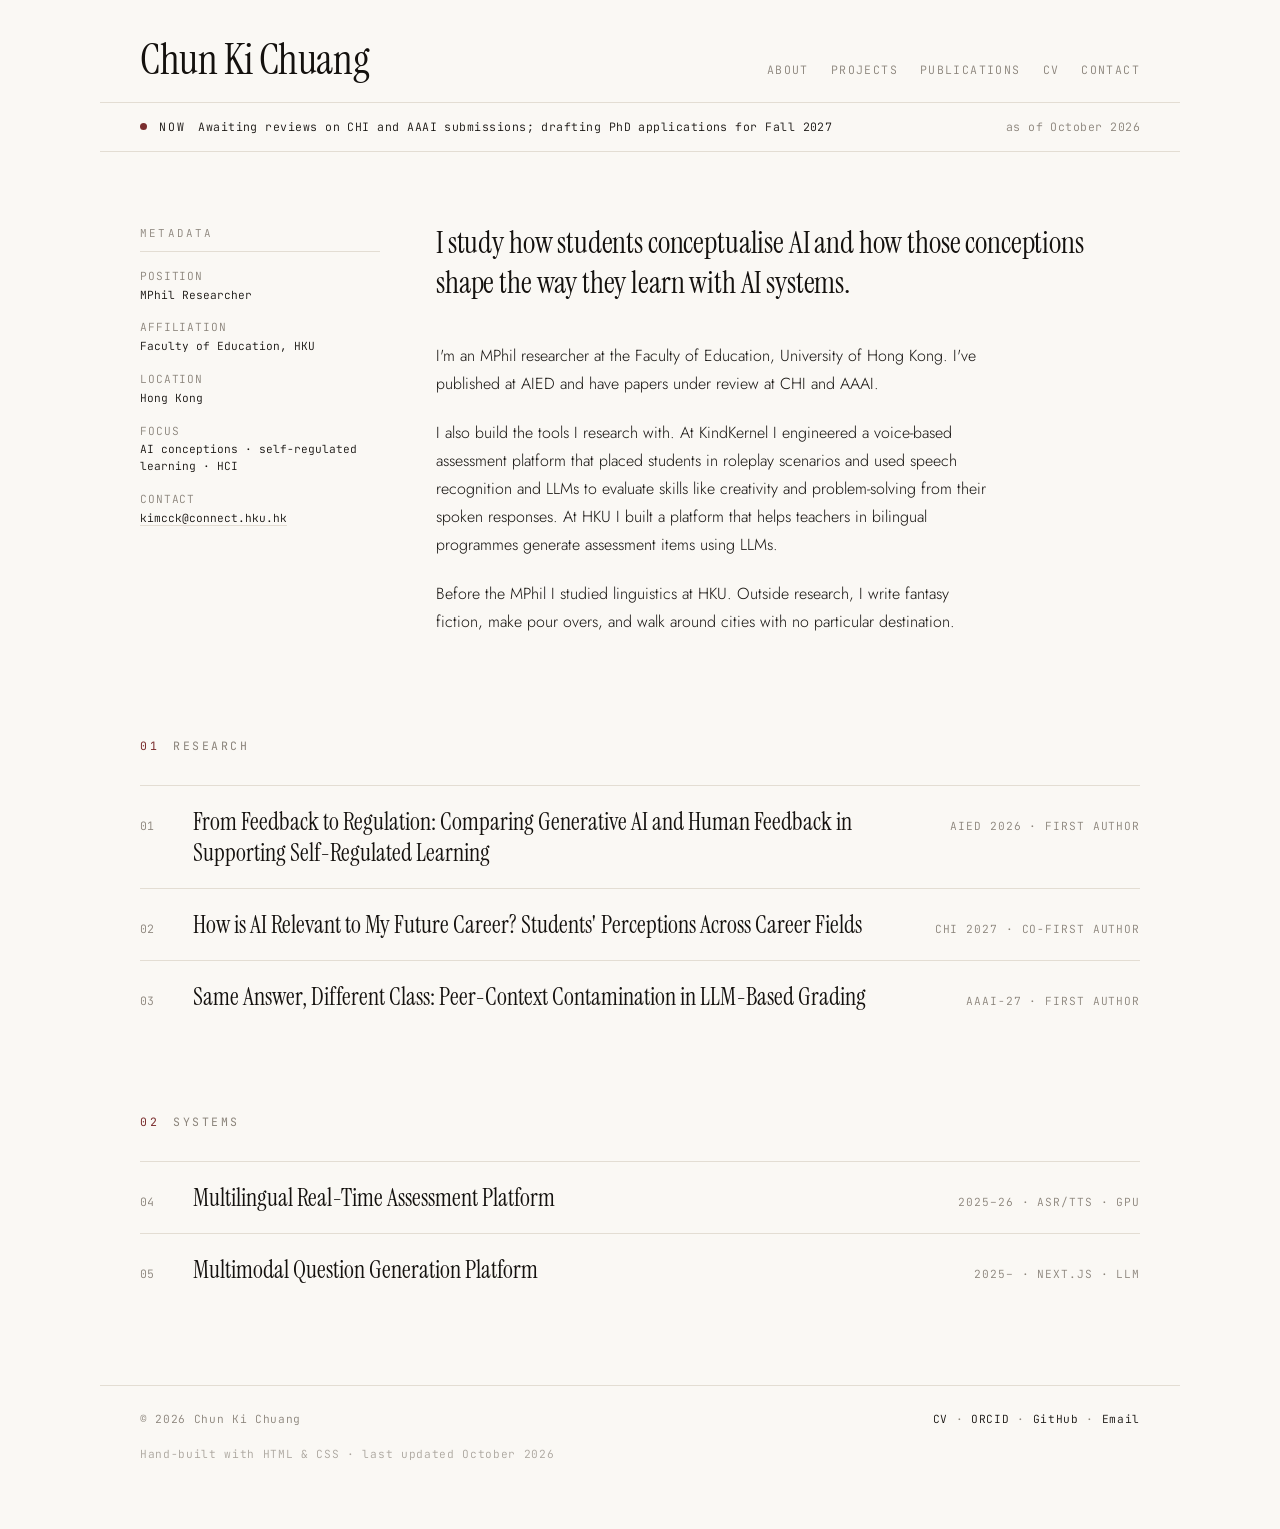
==== index.html @ 1cf87a6b "add stuff" ====
<!DOCTYPE html>
<html lang="en">
<head>
<meta charset="UTF-8" />
<meta name="viewport" content="width=device-width, initial-scale=1" />
<title>Chun Ki Chuang — AI in Education</title>
<meta name="description" content="MPhil researcher at HKU studying how students conceptualise AI and how those conceptions shape the way they learn with AI systems." />
<meta name="author" content="Chun Ki Chuang" />
<link rel="canonical" href="https://chunkichuang.github.io/" />
<link rel="preconnect" href="https://fonts.googleapis.com" />
<link rel="preconnect" href="https://fonts.gstatic.com" crossorigin />
<link href="https://fonts.googleapis.com/css2?family=Instrument+Serif:ital@0;1&family=Jost:wght@300;400;500&family=JetBrains+Mono:wght@400&display=swap" rel="stylesheet" />
<link rel="stylesheet" href="/style.css" />
<script type="application/ld+json">
{
  "@context": "https://schema.org",
  "@type": "Person",
  "name": "Chun Ki Chuang",
  "alternateName": ["Kim Chuang", "Chuang Chun Ki", "C.K. Chuang"],
  "url": "https://chunkichuang.github.io/",
  "affiliation": {"@type": "Organization", "name": "The University of Hong Kong"},
  "email": "kimcck@connect.hku.hk",
  "sameAs": [
    "https://orcid.org/0009-0008-6621-2926",
    "https://github.com/chunkichuang"
  ]
}
</script>
</head>
<body>

<header class="masthead">
  <a class="masthead__name" href="/">Chun Ki Chuang</a>
  <nav class="masthead__nav">
    <a href="#about">About</a>
    <a href="/projects/">Projects</a>
    <a href="/publications/">Publications</a>
    <a href="/cv.pdf">CV</a>
    <a href="mailto:kimcck@connect.hku.hk">Contact</a>
  </nav>
</header>

<div class="now">
  <span class="now__dot" aria-hidden="true"></span>
  <span class="now__label">Now</span>
  <span class="now__text">Awaiting reviews on CHI and AAAI submissions; drafting PhD applications for Fall 2027</span>
  <time class="now__date" datetime="2026-10">as of October 2026</time>
</div>

<main>

  <section id="about" class="intro">
    <aside class="rail">
      <p class="rail__lead">Metadata</p>
      <dl class="meta">
        <dt>Position</dt><dd>MPhil Researcher</dd>
        <dt>Affiliation</dt><dd>Faculty of Education, HKU</dd>
        <dt>Location</dt><dd>Hong Kong</dd>
        <dt>Focus</dt><dd>AI conceptions &middot; self-regulated learning &middot; HCI</dd>
        <dt>Contact</dt><dd><a href="mailto:kimcck@connect.hku.hk">kimcck@connect.hku.hk</a></dd>
      </dl>
    </aside>

    <div class="intro__bio">
      <p class="intro__lead">I study how students conceptualise AI and how those conceptions shape the way they learn with AI systems.</p>

      <p>I'm an MPhil researcher at the Faculty of Education, University of Hong Kong. I've published at AIED and have papers under review at CHI and AAAI.</p>

      <p>I also build the tools I research with. At KindKernel I engineered a voice-based assessment platform that placed students in roleplay scenarios and used speech recognition and LLMs to evaluate skills like creativity and problem-solving from their spoken responses. At HKU I built a platform that helps teachers in bilingual programmes generate assessment items using LLMs.</p>

      <p>Before the MPhil I studied linguistics at HKU. Outside research, I write fantasy fiction, make pour overs, and walk around cities with no particular destination.

</p>
    </div>
  </section>

  <section id="work">
    <h2 class="section-label"><span class="section-num">01</span> Research</h2>
    <ol class="index">
      <li class="index__item">
        <span class="index__num">01</span>
        <a class="index__title" href="/publications/">From Feedback to Regulation: Comparing Generative AI and Human Feedback in Supporting Self-Regulated Learning</a>
        <span class="index__meta">AIED 2026 &middot; first author</span>
      </li>
      <li class="index__item">
        <span class="index__num">02</span>
        <a class="index__title" href="/publications/">How is AI Relevant to My Future Career? Students' Perceptions Across Career Fields</a>
        <span class="index__meta">CHI 2027 &middot; co-first author</span>
      </li>
      <li class="index__item">
        <span class="index__num">03</span>
        <a class="index__title" href="/publications/">Same Answer, Different Class: Peer-Context Contamination in LLM-Based Grading</a>
        <span class="index__meta">AAAI-27 &middot; first author</span>
      </li>
    </ol>
  </section>

  <section id="systems">
    <h2 class="section-label"><span class="section-num">02</span> Systems</h2>
    <ol class="index">
      <li class="index__item">
        <span class="index__num">04</span>
        <a class="index__title" href="/projects/kindkernel/">Multilingual Real-Time Assessment Platform</a>
        <span class="index__meta">2025–26 &middot; ASR/TTS &middot; GPU</span>
      </li>
      <li class="index__item">
        <span class="index__num">05</span>
        <a class="index__title" href="/projects/multimodal-qg/">Multimodal Question Generation Platform</a>
        <span class="index__meta">2025– &middot; Next.js &middot; LLM</span>
      </li>
    </ol>
  </section>

</main>

<footer id="contact" class="colophon">
  <span>&copy; 2026 Chun Ki Chuang</span>
  <span class="colophon__links">
    <a href="/cv.pdf">CV</a> &middot;
    <a href="https://orcid.org/0009-0008-6621-2926">ORCID</a> &middot;
    <a href="https://github.com/chunkichuang">GitHub</a> &middot;
    <a href="mailto:kimcck@connect.hku.hk">Email</a>
  </span>
  <span class="colophon__note">Hand-built with HTML &amp; CSS &middot; last updated October 2026</span>
</footer>

</body>
</html>
---- style.css ----
/* ============================================
   Chun Ki Chuang — stylesheet
   ============================================ */

:root{
  --paper:#faf8f4;
  --ink:#14110e;
  --muted:#8a837a;
  --rule:#e3ddd3;
  --accent:#7a2e2e;
  --col:1080px;
  --gap:56px;
}

*{box-sizing:border-box}

body{
  margin:0;
  background:var(--paper);
  color:var(--ink);
  font-family:"Jost",system-ui,sans-serif;
  font-weight:300;
  line-height:1.75;
  -webkit-font-smoothing:antialiased;
}

a{color:var(--ink);text-decoration:none}
strong{font-weight:500}

/* ---------- masthead ---------- */
.masthead{
  max-width:var(--col);
  margin:0 auto;
  padding:40px 40px 20px;
  display:flex;
  align-items:baseline;
  justify-content:space-between;
  gap:24px;
  flex-wrap:wrap;
  border-bottom:1px solid var(--rule);
}
.masthead__name{
  font-family:"Instrument Serif",serif;
  font-size:2.6rem;
  line-height:1;
  letter-spacing:-.01em;
}
.masthead__nav{
  display:flex;
  gap:22px;
  font-family:"JetBrains Mono",monospace;
  font-size:.72rem;
  text-transform:uppercase;
  letter-spacing:.12em;
}
.masthead__nav a{color:var(--muted);transition:color .18s}
.masthead__nav a:hover{color:var(--accent)}

/* ---------- now band ---------- */
.now{
  max-width:var(--col);
  margin:0 auto;
  padding:14px 40px;
  display:flex;
  align-items:baseline;
  gap:12px;
  flex-wrap:wrap;
  font-family:"JetBrains Mono",monospace;
  font-size:.72rem;
  letter-spacing:.04em;
  color:var(--muted);
  border-bottom:1px solid var(--rule);
}
.now__dot{
  width:7px;height:7px;
  border-radius:50%;
  background:var(--accent);
  align-self:center;
  flex:none;
}
.now__label{
  text-transform:uppercase;
  letter-spacing:.18em;
  color:var(--ink);
}
.now__text{color:var(--ink)}
.now__date{margin-left:auto}

/* ---------- homepage intro ---------- */
.intro{
  max-width:var(--col);
  margin:0 auto;
  padding:72px 40px 40px;
  display:grid;
  grid-template-columns:240px 1fr;
  gap:var(--gap);
}
.rail__lead{
  margin:0 0 6px;
  font-family:"JetBrains Mono",monospace;
  font-size:.68rem;
  text-transform:uppercase;
  letter-spacing:.2em;
  color:var(--muted);
  border-bottom:1px solid var(--rule);
  padding-bottom:8px;
}
.meta{
  margin:0;
  font-family:"JetBrains Mono",monospace;
  font-size:.7rem;
  text-transform:uppercase;
  letter-spacing:.08em;
  line-height:1.5;
  color:var(--muted);
}
.meta dt{margin-top:16px}
.meta dd{
  margin:2px 0 0;
  color:var(--ink);
  text-transform:none;
  letter-spacing:0;
}
.meta dd a{border-bottom:1px solid var(--rule)}
.meta dd a:hover{border-color:var(--accent);color:var(--accent)}

.intro__lead{
  font-family:"Instrument Serif",serif;
  font-size:1.85rem;
  line-height:1.35;
  letter-spacing:-.005em;
  margin:0 0 1.2em;
  max-width:34ch;
}
.intro__bio p{margin:0 0 1.3em;max-width:62ch}
.intro__bio a{border-bottom:1px solid var(--rule)}
.intro__bio a:hover{border-color:var(--accent);color:var(--accent)}

/* ---------- generic section ---------- */
section{max-width:var(--col);margin:0 auto;padding:40px}
.section-label{
  font-family:"JetBrains Mono",monospace;
  font-weight:400;
  font-size:.72rem;
  text-transform:uppercase;
  letter-spacing:.22em;
  color:var(--muted);
  margin:0 0 28px;
  display:flex;
  gap:14px;
  align-items:baseline;
}
.section-num{color:var(--accent)}

/* ---------- work index ---------- */
.index{list-style:none;margin:0;padding:0}
.index__item{
  display:flex;
  align-items:baseline;
  gap:24px;
  padding:20px 0;
  border-top:1px solid var(--rule);
}
.index__num{
  font-family:"JetBrains Mono",monospace;
  font-size:.72rem;
  color:var(--muted);
  min-width:2.5em;
}
.index__title{
  font-family:"Instrument Serif",serif;
  font-size:1.5rem;
  line-height:1.3;
  transition:color .18s;
}
.index__item:hover .index__title{color:var(--accent)}
.index__meta{
  margin-left:auto;
  font-family:"JetBrains Mono",monospace;
  font-size:.7rem;
  text-transform:uppercase;
  letter-spacing:.08em;
  color:var(--muted);
  white-space:nowrap;
}

/* ---------- publications list ---------- */
.pubs__list{list-style:none;margin:0;padding:0}
.pubs__list li{
  padding:22px 0;
  border-top:1px solid var(--rule);
  max-width:74ch;
}
.pubs__title{
  font-family:"Instrument Serif",serif;
  font-size:1.25rem;
  line-height:1.35;
  margin:0 0 8px;
}
.pubs__authors{margin:0 0 4px;font-size:.95rem}
.pubs__venue{
  margin:0;
  font-size:.9rem;
  font-style:italic;
  color:var(--muted);
}
.pubs__role{
  margin:6px 0 0;
  font-family:"JetBrains Mono",monospace;
  font-size:.65rem;
  text-transform:uppercase;
  letter-spacing:.1em;
  color:var(--accent);
}

/* ---------- subpage header ---------- */
.page-head{
  max-width:var(--col);
  margin:0 auto;
  padding:64px 40px 28px;
  border-bottom:1px solid var(--rule);
}
.page-head__title{
  font-family:"Instrument Serif",serif;
  font-size:2.6rem;
  line-height:1.1;
  letter-spacing:-.01em;
  margin:0;
}
.page-head__sub{
  margin:14px 0 0;
  max-width:62ch;
  color:var(--muted);
}

/* ---------- case study ---------- */
.case{
  max-width:var(--col);
  margin:0 auto;
  padding:56px 40px 24px;
}
.case__eyebrow{
  font-family:"JetBrains Mono",monospace;
  font-size:.7rem;
  text-transform:uppercase;
  letter-spacing:.2em;
  color:var(--accent);
  margin:0 0 14px;
}
.case__title{
  font-family:"Instrument Serif",serif;
  font-size:2.6rem;
  line-height:1.1;
  letter-spacing:-.01em;
  margin:0 0 18px;
  max-width:22ch;
}
.case__byline{
  display:flex;
  flex-wrap:wrap;
  gap:8px 22px;
  font-family:"JetBrains Mono",monospace;
  font-size:.7rem;
  text-transform:uppercase;
  letter-spacing:.08em;
  color:var(--muted);
  padding-bottom:22px;
  border-bottom:1px solid var(--rule);
}
.case__byline span{white-space:nowrap}
.case__byline a{border-bottom:1px solid var(--rule)}
.case__byline a:hover{color:var(--accent);border-color:var(--accent)}

.case__block{margin-top:52px}
.case__h{
  font-family:"JetBrains Mono",monospace;
  font-weight:400;
  font-size:.72rem;
  text-transform:uppercase;
  letter-spacing:.22em;
  color:var(--muted);
  margin:0 0 18px;
}
.case p{max-width:68ch;margin:0 0 1.2em}
.case ul{max-width:68ch;padding-left:1.1em;margin:0 0 1.2em}
.case li{margin-bottom:.55em}
.case li::marker{color:var(--accent)}

/* pipeline diagram */
.pipeline{
  display:flex;
  align-items:stretch;
  flex-wrap:wrap;
  margin:0 0 8px;
  border:1px solid var(--rule);
  border-radius:2px;
  overflow:hidden;
}
.pipeline__step{
  flex:1 1 0;
  min-width:130px;
  padding:18px 16px;
  border-right:1px solid var(--rule);
  display:flex;
  flex-direction:column;
  gap:6px;
}
.pipeline__step:last-child{border-right:none}
.pipeline__step b{
  font-family:"Instrument Serif",serif;
  font-weight:400;
  font-size:1.05rem;
}
.pipeline__step small{
  font-family:"JetBrains Mono",monospace;
  font-size:.62rem;
  text-transform:uppercase;
  letter-spacing:.08em;
  color:var(--muted);
}
.pipeline__cap{
  font-family:"JetBrains Mono",monospace;
  font-size:.65rem;
  letter-spacing:.06em;
  color:var(--muted);
  margin:10px 0 0;
}

/* stack chips */
.stack{
  display:flex;
  flex-wrap:wrap;
  gap:8px;
  margin:0 0 8px;
  padding:0;
  list-style:none;
}
.stack li{
  font-family:"JetBrains Mono",monospace;
  font-size:.64rem;
  text-transform:uppercase;
  letter-spacing:.08em;
  color:var(--muted);
  border:1px solid var(--rule);
  border-radius:999px;
  padding:5px 12px;
  margin:0;
}

/* callout */
.note{
  border-left:2px solid var(--accent);
  padding:4px 0 4px 18px;
  margin:18px 0 0;
  max-width:66ch;
  font-size:.94rem;
  color:var(--muted);
}
.note strong{color:var(--ink);font-weight:500}

/* image slot */
.figure{
  border:1px dashed var(--rule);
  border-radius:2px;
  padding:48px 20px;
  text-align:center;
  font-family:"JetBrains Mono",monospace;
  font-size:.68rem;
  letter-spacing:.1em;
  text-transform:uppercase;
  color:var(--muted);
}
.figure img{width:100%;display:block}

/* prev / next */
.pagenav{
  max-width:var(--col);
  margin:40px auto 0;
  padding:26px 40px 0;
  display:flex;
  justify-content:space-between;
  gap:20px;
  border-top:1px solid var(--rule);
  font-family:"JetBrains Mono",monospace;
  font-size:.7rem;
  text-transform:uppercase;
  letter-spacing:.08em;
}
.pagenav a{color:var(--muted);transition:color .18s}
.pagenav a:hover{color:var(--accent)}
.pagenav b{
  display:block;
  color:var(--ink);
  font-family:"Instrument Serif",serif;
  font-weight:400;
  font-size:1.15rem;
  text-transform:none;
  letter-spacing:0;
  margin-top:6px;
}
.pagenav .next{text-align:right}

/* ---------- colophon ---------- */
.colophon{
  max-width:var(--col);
  margin:40px auto 0;
  padding:24px 40px 64px;
  display:flex;
  justify-content:space-between;
  gap:16px;
  flex-wrap:wrap;
  font-family:"JetBrains Mono",monospace;
  font-size:.7rem;
  letter-spacing:.06em;
  color:var(--muted);
  border-top:1px solid var(--rule);
}
.colophon a:hover{color:var(--accent)}
.colophon__note{flex-basis:100%;opacity:.7}

/* ---------- mobile ---------- */
@media(max-width:720px){
  .masthead{padding:28px 22px 16px}
  .masthead__name{font-size:2rem}
  .masthead__nav{gap:16px;font-size:.66rem}
  .now{padding:12px 22px}
  .now__date{margin-left:0;flex-basis:100%}
  .intro{grid-template-columns:1fr;padding:48px 22px 24px;gap:36px}
  .intro__lead{font-size:1.5rem}
  section{padding:32px 22px}
  .page-head{padding:44px 22px 22px}
  .page-head__title{font-size:2rem}
  .case{padding:40px 22px 16px}
  .case__title{font-size:2rem}
  .pipeline{flex-direction:column}
  .pipeline__step{border-right:none;border-bottom:1px solid var(--rule)}
  .pipeline__step:last-child{border-bottom:none}
  .pagenav{padding:22px 22px 0}
  .colophon{padding:20px 22px 48px}
  .index__item{flex-wrap:wrap;gap:6px 16px}
  .index__meta{margin-left:0;flex-basis:100%;white-space:normal}
}
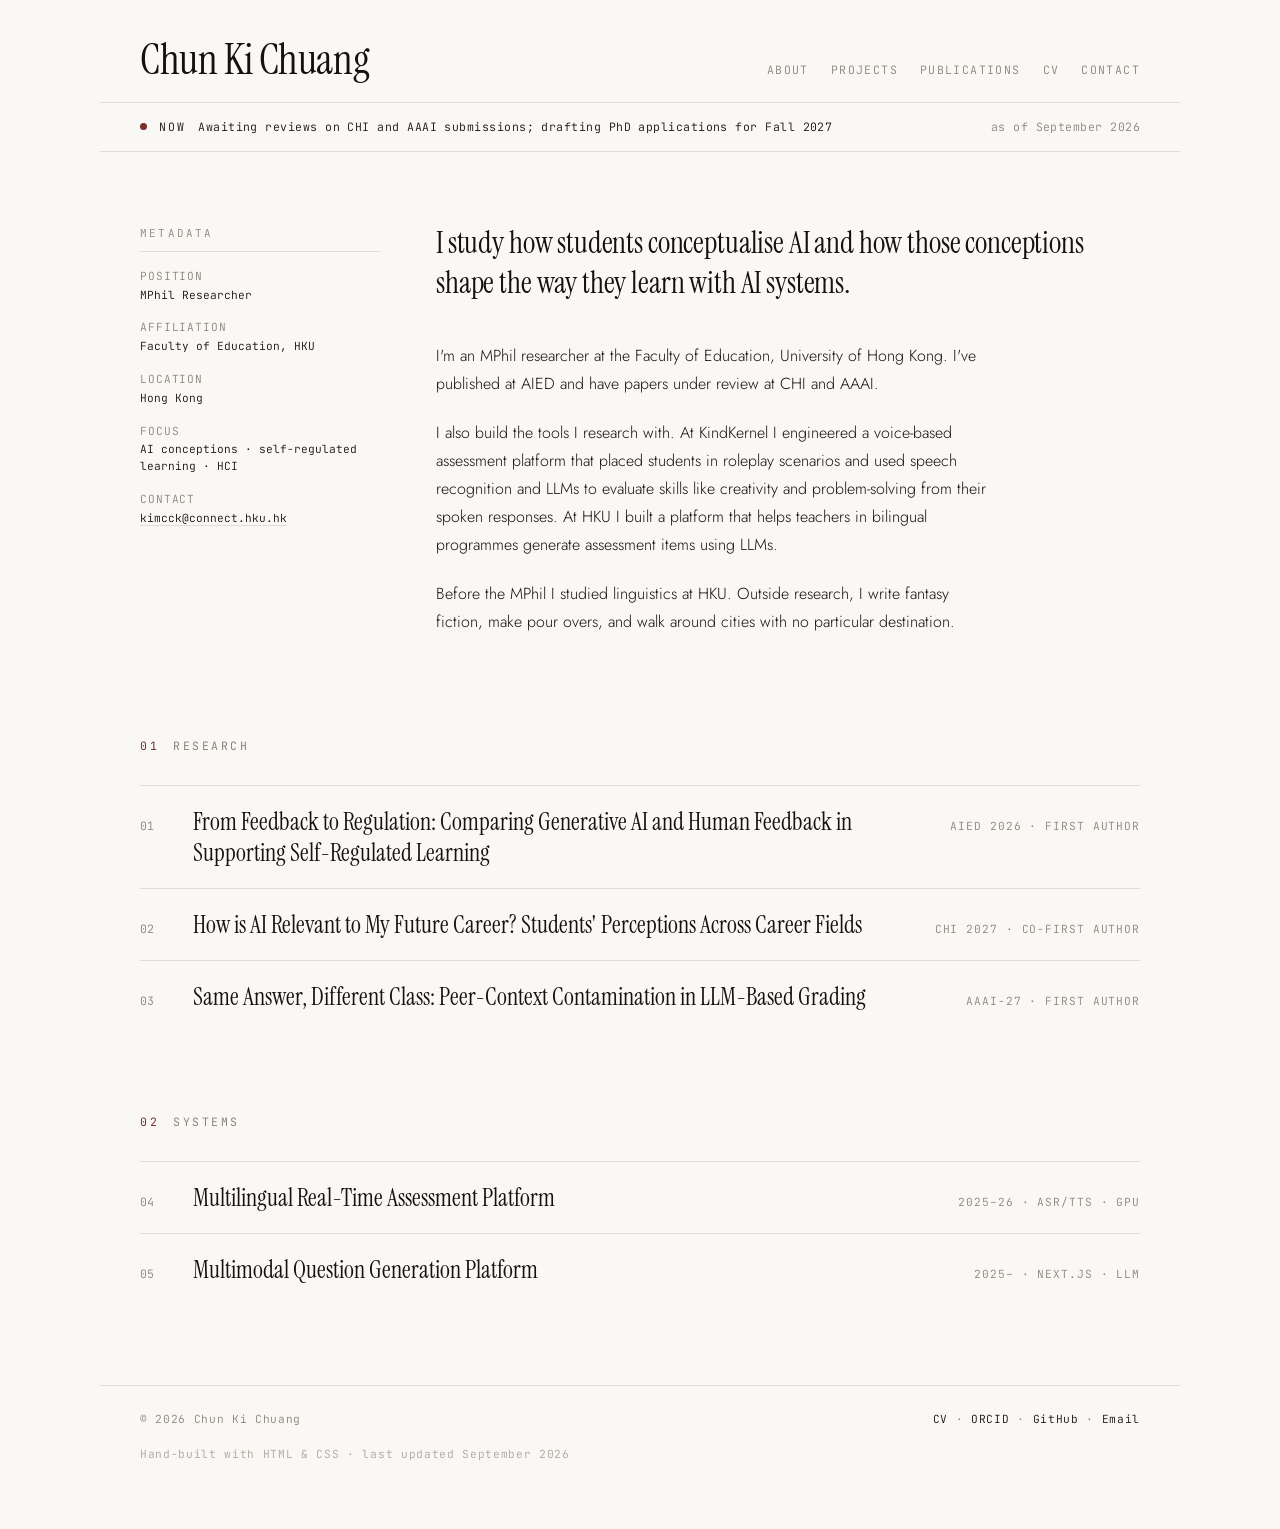
==== commit 7daef9d8: "add stuff" ====
--- a/index.html
+++ b/index.html
@@ -44,7 +44,7 @@
   <span class="now__dot" aria-hidden="true"></span>
   <span class="now__label">Now</span>
   <span class="now__text">Awaiting reviews on CHI and AAAI submissions; drafting PhD applications for Fall 2027</span>
-  <time class="now__date" datetime="2026-10">as of October 2026</time>
+  <time class="now__date" datetime="2026-09">as of September 2026</time>
 </div>
 
 <main>
@@ -121,7 +121,7 @@
     <a href="https://github.com/chunkichuang">GitHub</a> &middot;
     <a href="mailto:kimcck@connect.hku.hk">Email</a>
   </span>
-  <span class="colophon__note">Hand-built with HTML &amp; CSS &middot; last updated October 2026</span>
+  <span class="colophon__note">Hand-built with HTML &amp; CSS &middot; last updated September 2026</span>
 </footer>
 
 </body>
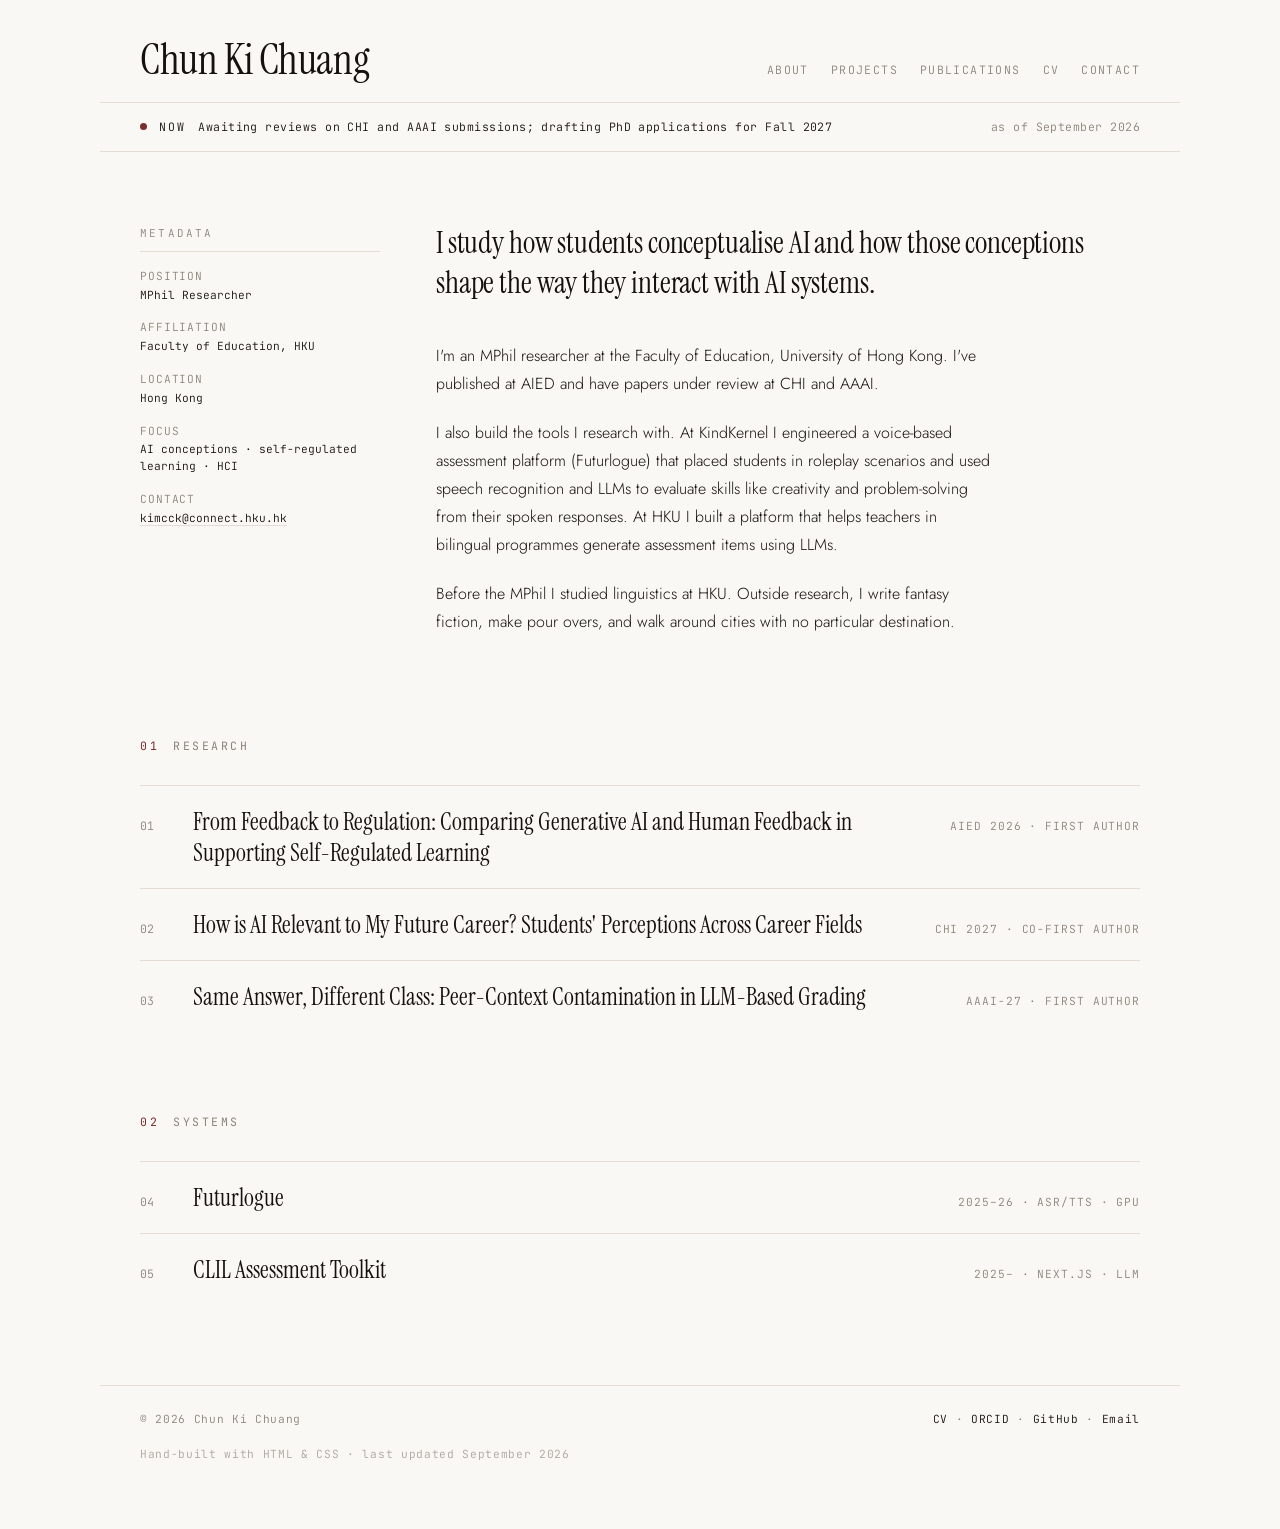
==== commit 59322094: "add stuff" ====
--- a/index.html
+++ b/index.html
@@ -4,7 +4,7 @@
 <meta charset="UTF-8" />
 <meta name="viewport" content="width=device-width, initial-scale=1" />
 <title>Chun Ki Chuang — AI in Education</title>
-<meta name="description" content="MPhil researcher at HKU studying how students conceptualise AI and how those conceptions shape the way they learn with AI systems." />
+<meta name="description" content="MPhil researcher at HKU studying how students conceptualise AI and how those conceptions shape the way they interact with AI systems." />
 <meta name="author" content="Chun Ki Chuang" />
 <link rel="canonical" href="https://chunkichuang.github.io/" />
 <link rel="preconnect" href="https://fonts.googleapis.com" />
@@ -62,11 +62,11 @@
     </aside>
 
     <div class="intro__bio">
-      <p class="intro__lead">I study how students conceptualise AI and how those conceptions shape the way they learn with AI systems.</p>
+      <p class="intro__lead">I study how students conceptualise AI and how those conceptions shape the way they interact with AI systems.</p>
 
       <p>I'm an MPhil researcher at the Faculty of Education, University of Hong Kong. I've published at AIED and have papers under review at CHI and AAAI.</p>
 
-      <p>I also build the tools I research with. At KindKernel I engineered a voice-based assessment platform that placed students in roleplay scenarios and used speech recognition and LLMs to evaluate skills like creativity and problem-solving from their spoken responses. At HKU I built a platform that helps teachers in bilingual programmes generate assessment items using LLMs.</p>
+      <p>I also build the tools I research with. At KindKernel I engineered a voice-based assessment platform (Futurlogue) that placed students in roleplay scenarios and used speech recognition and LLMs to evaluate skills like creativity and problem-solving from their spoken responses. At HKU I built a platform that helps teachers in bilingual programmes generate assessment items using LLMs.</p>
 
       <p>Before the MPhil I studied linguistics at HKU. Outside research, I write fantasy fiction, make pour overs, and walk around cities with no particular destination.
 
@@ -100,12 +100,12 @@
     <ol class="index">
       <li class="index__item">
         <span class="index__num">04</span>
-        <a class="index__title" href="/projects/kindkernel/">Multilingual Real-Time Assessment Platform</a>
+        <a class="index__title" href="/projects/futurlogue/">Futurlogue</a>
         <span class="index__meta">2025–26 &middot; ASR/TTS &middot; GPU</span>
       </li>
       <li class="index__item">
         <span class="index__num">05</span>
-        <a class="index__title" href="/projects/multimodal-qg/">Multimodal Question Generation Platform</a>
+        <a class="index__title" href="/projects/multimodal-qg/">CLIL Assessment Toolkit</a>
         <span class="index__meta">2025– &middot; Next.js &middot; LLM</span>
       </li>
     </ol>
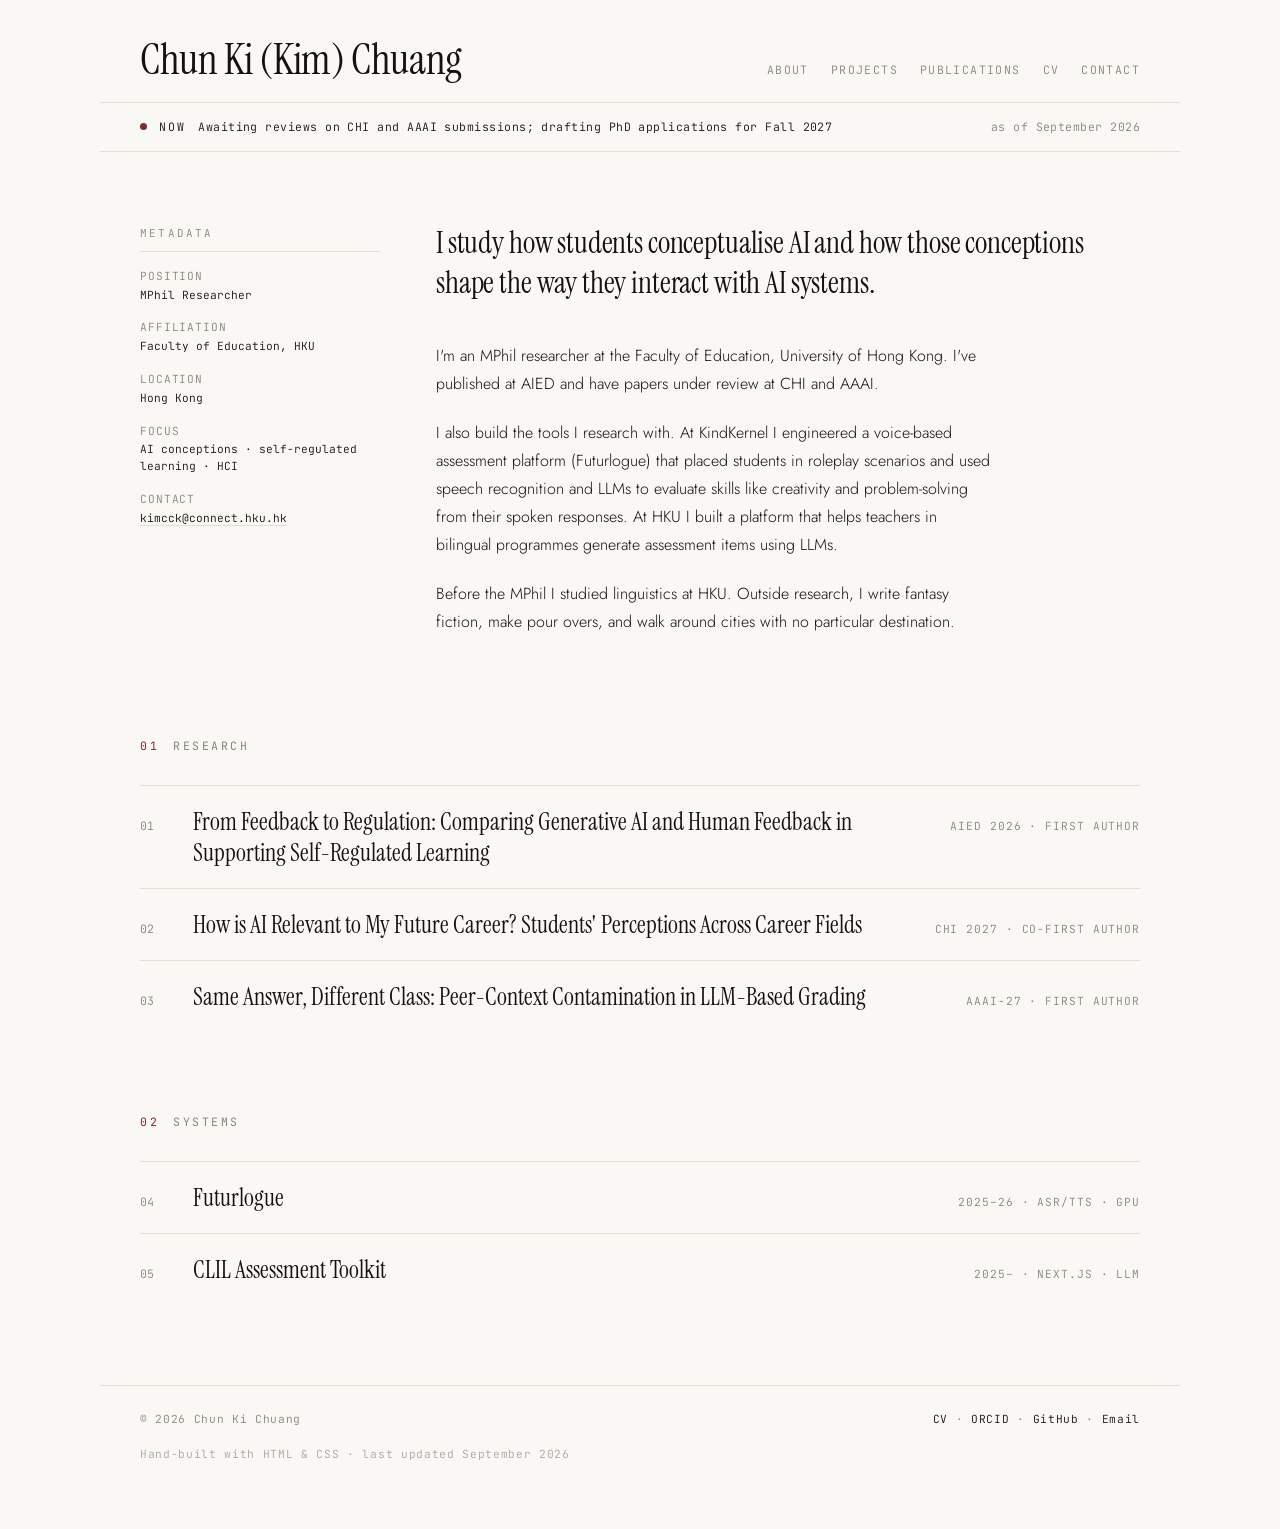
==== commit aea23570: "add stuff" ====
--- a/index.html
+++ b/index.html
@@ -3,7 +3,7 @@
 <head>
 <meta charset="UTF-8" />
 <meta name="viewport" content="width=device-width, initial-scale=1" />
-<title>Chun Ki Chuang — AI in Education</title>
+<title>Chun Ki (Kim) Chuang — AI in Education</title>
 <meta name="description" content="MPhil researcher at HKU studying how students conceptualise AI and how those conceptions shape the way they interact with AI systems." />
 <meta name="author" content="Chun Ki Chuang" />
 <link rel="canonical" href="https://chunkichuang.github.io/" />
@@ -30,7 +30,7 @@
 <body>
 
 <header class="masthead">
-  <a class="masthead__name" href="/">Chun Ki Chuang</a>
+  <a class="masthead__name" href="/">Chun Ki (Kim) Chuang</a>
   <nav class="masthead__nav">
     <a href="#about">About</a>
     <a href="/projects/">Projects</a>
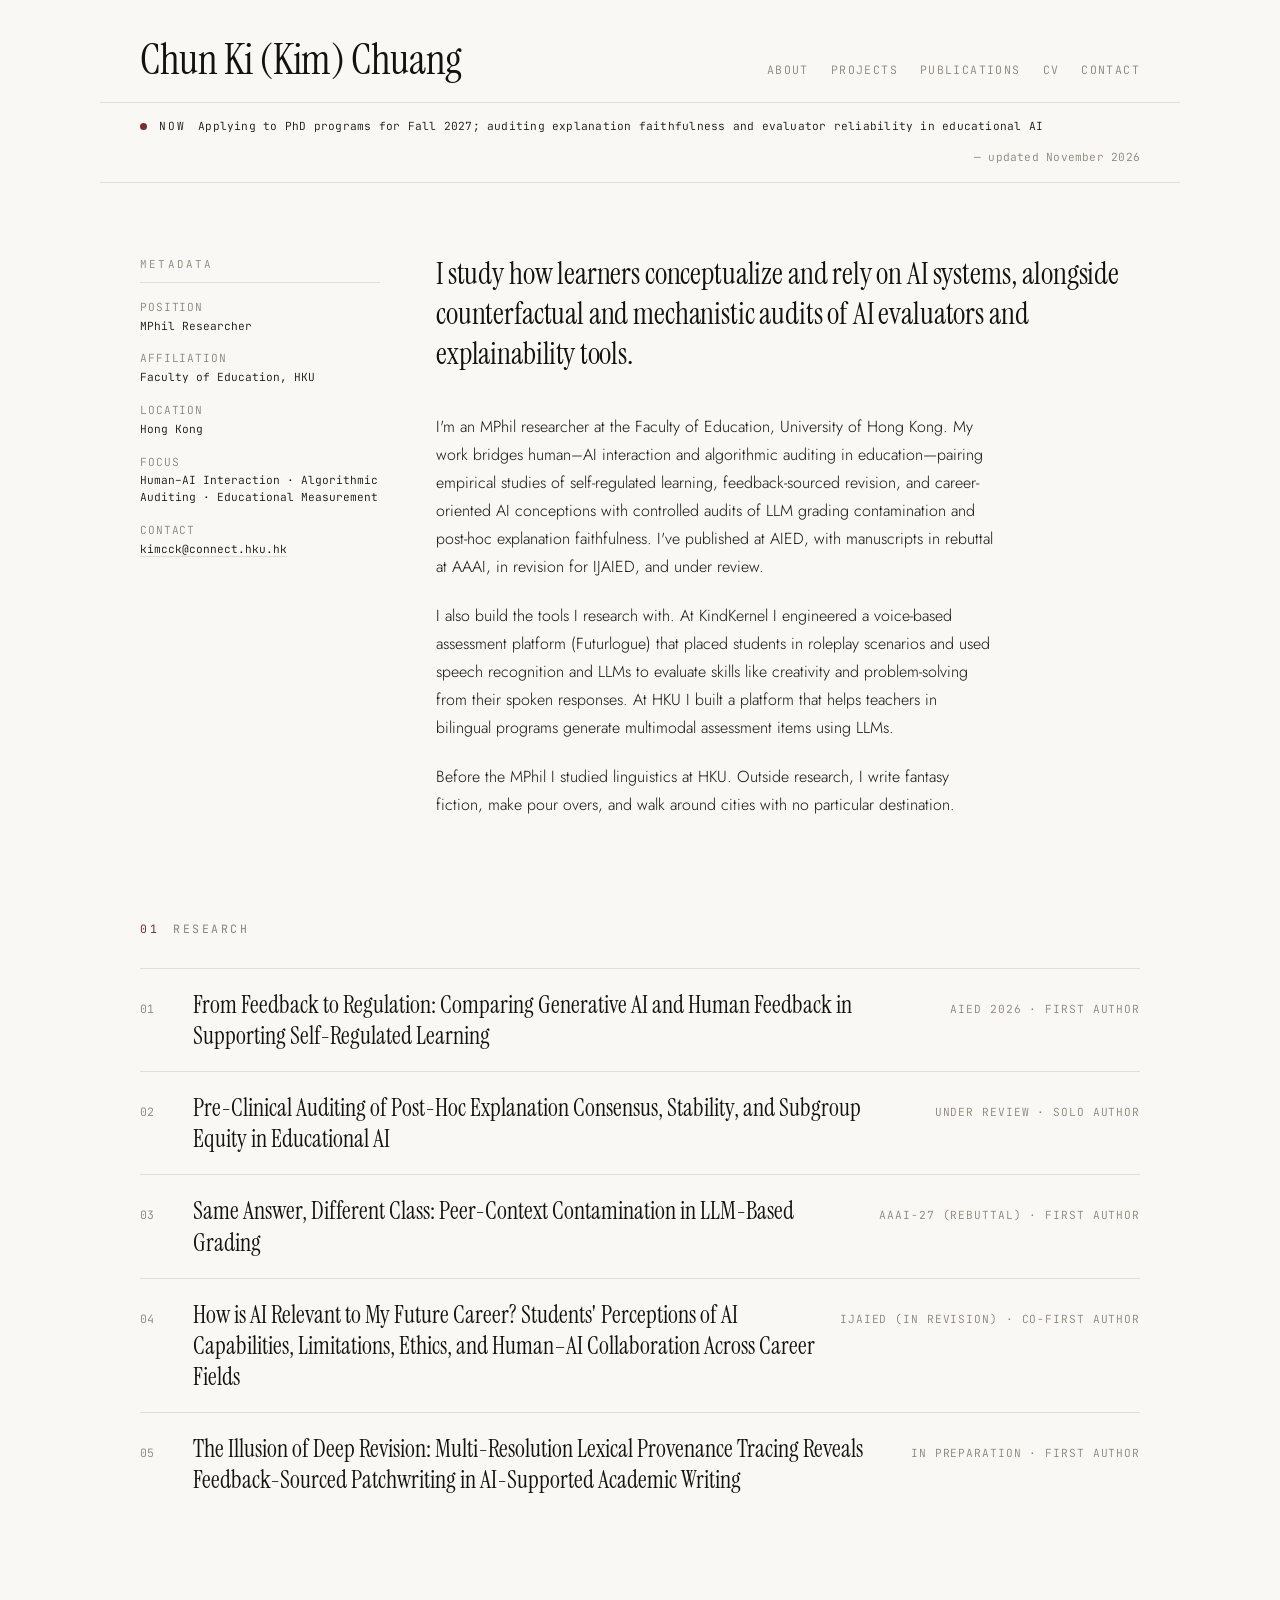
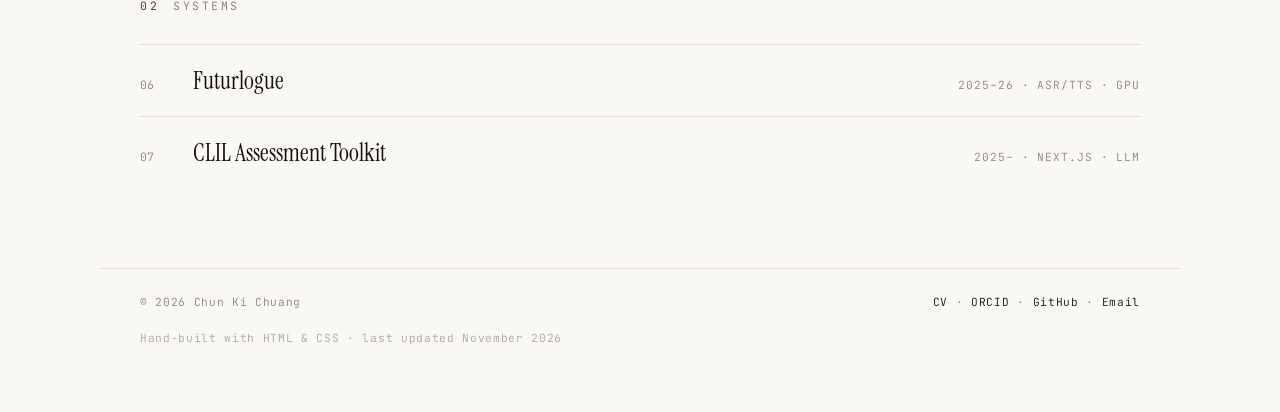
==== commit bbca0112: "Update portfolio bio, research list, public CV, and US English spelling (Nov 2026)" ====
--- a/index.html
+++ b/index.html
@@ -4,7 +4,7 @@
 <meta charset="UTF-8" />
 <meta name="viewport" content="width=device-width, initial-scale=1" />
 <title>Chun Ki (Kim) Chuang — AI in Education</title>
-<meta name="description" content="MPhil researcher at HKU studying how students conceptualise AI and how those conceptions shape the way they interact with AI systems." />
+<meta name="description" content="MPhil researcher at HKU studying how learners conceptualize and rely on AI systems alongside counterfactual and mechanistic audits of AI evaluators and explainability tools." />
 <meta name="author" content="Chun Ki Chuang" />
 <link rel="canonical" href="https://chunkichuang.github.io/" />
 <link rel="preconnect" href="https://fonts.googleapis.com" />
@@ -43,8 +43,8 @@
 <div class="now">
   <span class="now__dot" aria-hidden="true"></span>
   <span class="now__label">Now</span>
-  <span class="now__text">Awaiting reviews on CHI and AAAI submissions; drafting PhD applications for Fall 2027</span>
-  <time class="now__date" datetime="2026-09">as of September 2026</time>
+  <span class="now__text">Applying to PhD programs for Fall 2027; auditing explanation faithfulness and evaluator reliability in educational AI</span>
+  <time class="now__date" datetime="2026-11">&mdash; updated November 2026</time>
 </div>
 
 <main>
@@ -56,21 +56,19 @@
         <dt>Position</dt><dd>MPhil Researcher</dd>
         <dt>Affiliation</dt><dd>Faculty of Education, HKU</dd>
         <dt>Location</dt><dd>Hong Kong</dd>
-        <dt>Focus</dt><dd>AI conceptions &middot; self-regulated learning &middot; HCI</dd>
+        <dt>Focus</dt><dd>Human&ndash;AI Interaction &middot; Algorithmic Auditing &middot; Educational Measurement</dd>
         <dt>Contact</dt><dd><a href="mailto:kimcck@connect.hku.hk">kimcck@connect.hku.hk</a></dd>
       </dl>
     </aside>
 
     <div class="intro__bio">
-      <p class="intro__lead">I study how students conceptualise AI and how those conceptions shape the way they interact with AI systems.</p>
+      <p class="intro__lead">I study how learners conceptualize and rely on AI systems, alongside counterfactual and mechanistic audits of AI evaluators and explainability tools.</p>
 
-      <p>I'm an MPhil researcher at the Faculty of Education, University of Hong Kong. I've published at AIED and have papers under review at CHI and AAAI.</p>
+      <p>I'm an MPhil researcher at the Faculty of Education, University of Hong Kong. My work bridges human&ndash;AI interaction and algorithmic auditing in education&mdash;pairing empirical studies of self-regulated learning, feedback-sourced revision, and career-oriented AI conceptions with controlled audits of LLM grading contamination and post-hoc explanation faithfulness. I've published at AIED, with manuscripts in rebuttal at AAAI, in revision for IJAIED, and under review.</p>
 
-      <p>I also build the tools I research with. At KindKernel I engineered a voice-based assessment platform (Futurlogue) that placed students in roleplay scenarios and used speech recognition and LLMs to evaluate skills like creativity and problem-solving from their spoken responses. At HKU I built a platform that helps teachers in bilingual programmes generate assessment items using LLMs.</p>
+      <p>I also build the tools I research with. At KindKernel I engineered a voice-based assessment platform (Futurlogue) that placed students in roleplay scenarios and used speech recognition and LLMs to evaluate skills like creativity and problem-solving from their spoken responses. At HKU I built a platform that helps teachers in bilingual programs generate multimodal assessment items using LLMs.</p>
 
-      <p>Before the MPhil I studied linguistics at HKU. Outside research, I write fantasy fiction, make pour overs, and walk around cities with no particular destination.
-
-</p>
+      <p>Before the MPhil I studied linguistics at HKU. Outside research, I write fantasy fiction, make pour overs, and walk around cities with no particular destination.</p>
     </div>
   </section>
 
@@ -79,18 +77,28 @@
     <ol class="index">
       <li class="index__item">
         <span class="index__num">01</span>
-        <a class="index__title" href="/publications/">From Feedback to Regulation: Comparing Generative AI and Human Feedback in Supporting Self-Regulated Learning</a>
+        <a class="index__title" href="/publications/#aied-2026">From Feedback to Regulation: Comparing Generative AI and Human Feedback in Supporting Self-Regulated Learning</a>
         <span class="index__meta">AIED 2026 &middot; first author</span>
       </li>
       <li class="index__item">
         <span class="index__num">02</span>
-        <a class="index__title" href="/publications/">How is AI Relevant to My Future Career? Students' Perceptions Across Career Fields</a>
-        <span class="index__meta">CHI 2027 &middot; co-first author</span>
+        <a class="index__title" href="/publications/#xai-audit">Pre-Clinical Auditing of Post-Hoc Explanation Consensus, Stability, and Subgroup Equity in Educational AI</a>
+        <span class="index__meta">Under review &middot; solo author</span>
       </li>
       <li class="index__item">
         <span class="index__num">03</span>
-        <a class="index__title" href="/publications/">Same Answer, Different Class: Peer-Context Contamination in LLM-Based Grading</a>
-        <span class="index__meta">AAAI-27 &middot; first author</span>
+        <a class="index__title" href="/publications/#aaai">Same Answer, Different Class: Peer-Context Contamination in LLM-Based Grading</a>
+        <span class="index__meta">AAAI-27 (rebuttal) &middot; first author</span>
+      </li>
+      <li class="index__item">
+        <span class="index__num">04</span>
+        <a class="index__title" href="/publications/#storyq">How is AI Relevant to My Future Career? Students' Perceptions of AI Capabilities, Limitations, Ethics, and Human&ndash;AI Collaboration Across Career Fields</a>
+        <span class="index__meta">IJAIED (in revision) &middot; co-first author</span>
+      </li>
+      <li class="index__item">
+        <span class="index__num">05</span>
+        <a class="index__title" href="/publications/#lexical-provenance">The Illusion of Deep Revision: Multi-Resolution Lexical Provenance Tracing Reveals Feedback-Sourced Patchwriting in AI-Supported Academic Writing</a>
+        <span class="index__meta">In preparation &middot; first author</span>
       </li>
     </ol>
   </section>
@@ -99,12 +107,12 @@
     <h2 class="section-label"><span class="section-num">02</span> Systems</h2>
     <ol class="index">
       <li class="index__item">
-        <span class="index__num">04</span>
+        <span class="index__num">06</span>
         <a class="index__title" href="/projects/futurlogue/">Futurlogue</a>
         <span class="index__meta">2025–26 &middot; ASR/TTS &middot; GPU</span>
       </li>
       <li class="index__item">
-        <span class="index__num">05</span>
+        <span class="index__num">07</span>
         <a class="index__title" href="/projects/multimodal-qg/">CLIL Assessment Toolkit</a>
         <span class="index__meta">2025– &middot; Next.js &middot; LLM</span>
       </li>
@@ -121,7 +129,7 @@
     <a href="https://github.com/chunkichuang">GitHub</a> &middot;
     <a href="mailto:kimcck@connect.hku.hk">Email</a>
   </span>
-  <span class="colophon__note">Hand-built with HTML &amp; CSS &middot; last updated September 2026</span>
+  <span class="colophon__note">Hand-built with HTML &amp; CSS &middot; last updated November 2026</span>
 </footer>
 
 </body>
--- a/style.css
+++ b/style.css
@@ -66,8 +66,8 @@
   gap:12px;
   flex-wrap:wrap;
   font-family:"JetBrains Mono",monospace;
-  font-size:.72rem;
-  letter-spacing:.04em;
+  font-size:.7rem;
+  letter-spacing:.02em;
   color:var(--muted);
   border-bottom:1px solid var(--rule);
 }
@@ -439,4 +439,57 @@
   .colophon{padding:20px 22px 48px}
   .index__item{flex-wrap:wrap;gap:6px 16px}
   .index__meta{margin-left:0;flex-basis:100%;white-space:normal}
+}
+
+/* ---------- screenshot gallery (horizontal scroll-snap) ---------- */
+.shots{
+  display:flex;
+  gap:20px;
+  margin:0;
+  padding:0 0 20px;
+  overflow-x:auto;
+  scroll-snap-type:x mandatory;
+  -webkit-overflow-scrolling:touch;
+  scrollbar-width:thin;
+  scrollbar-color:var(--rule) transparent;
+}
+.shots::-webkit-scrollbar{height:6px}
+.shots::-webkit-scrollbar-track{background:transparent}
+.shots::-webkit-scrollbar-thumb{background:var(--rule);border-radius:3px}
+
+.shot{
+  flex:0 0 72%;
+  min-width:0;
+  margin:0;
+  scroll-snap-align:center;
+}
+
+.shot a{display:block;line-height:0}
+
+.shot img{
+  width:100%;
+  aspect-ratio:16 / 10;
+  object-fit:contain;
+  object-position:top center;
+  background:#fff;
+  border:1px solid var(--rule);
+  border-radius:2px;
+}
+
+.shot__cap{
+  margin:10px 0 0;
+  font-family:"JetBrains Mono",monospace;
+  font-size:.66rem;
+  line-height:1.6;
+  color:var(--muted);
+  max-width:62ch;
+}
+
+/* first slide flush left, last flush right */
+.shot:first-child{margin-left:0}
+
+@media(max-width:720px){
+  .shot{flex:0 0 86%}
+  .shots{gap:14px}
+  .shot img{aspect-ratio:4 / 3}
 }
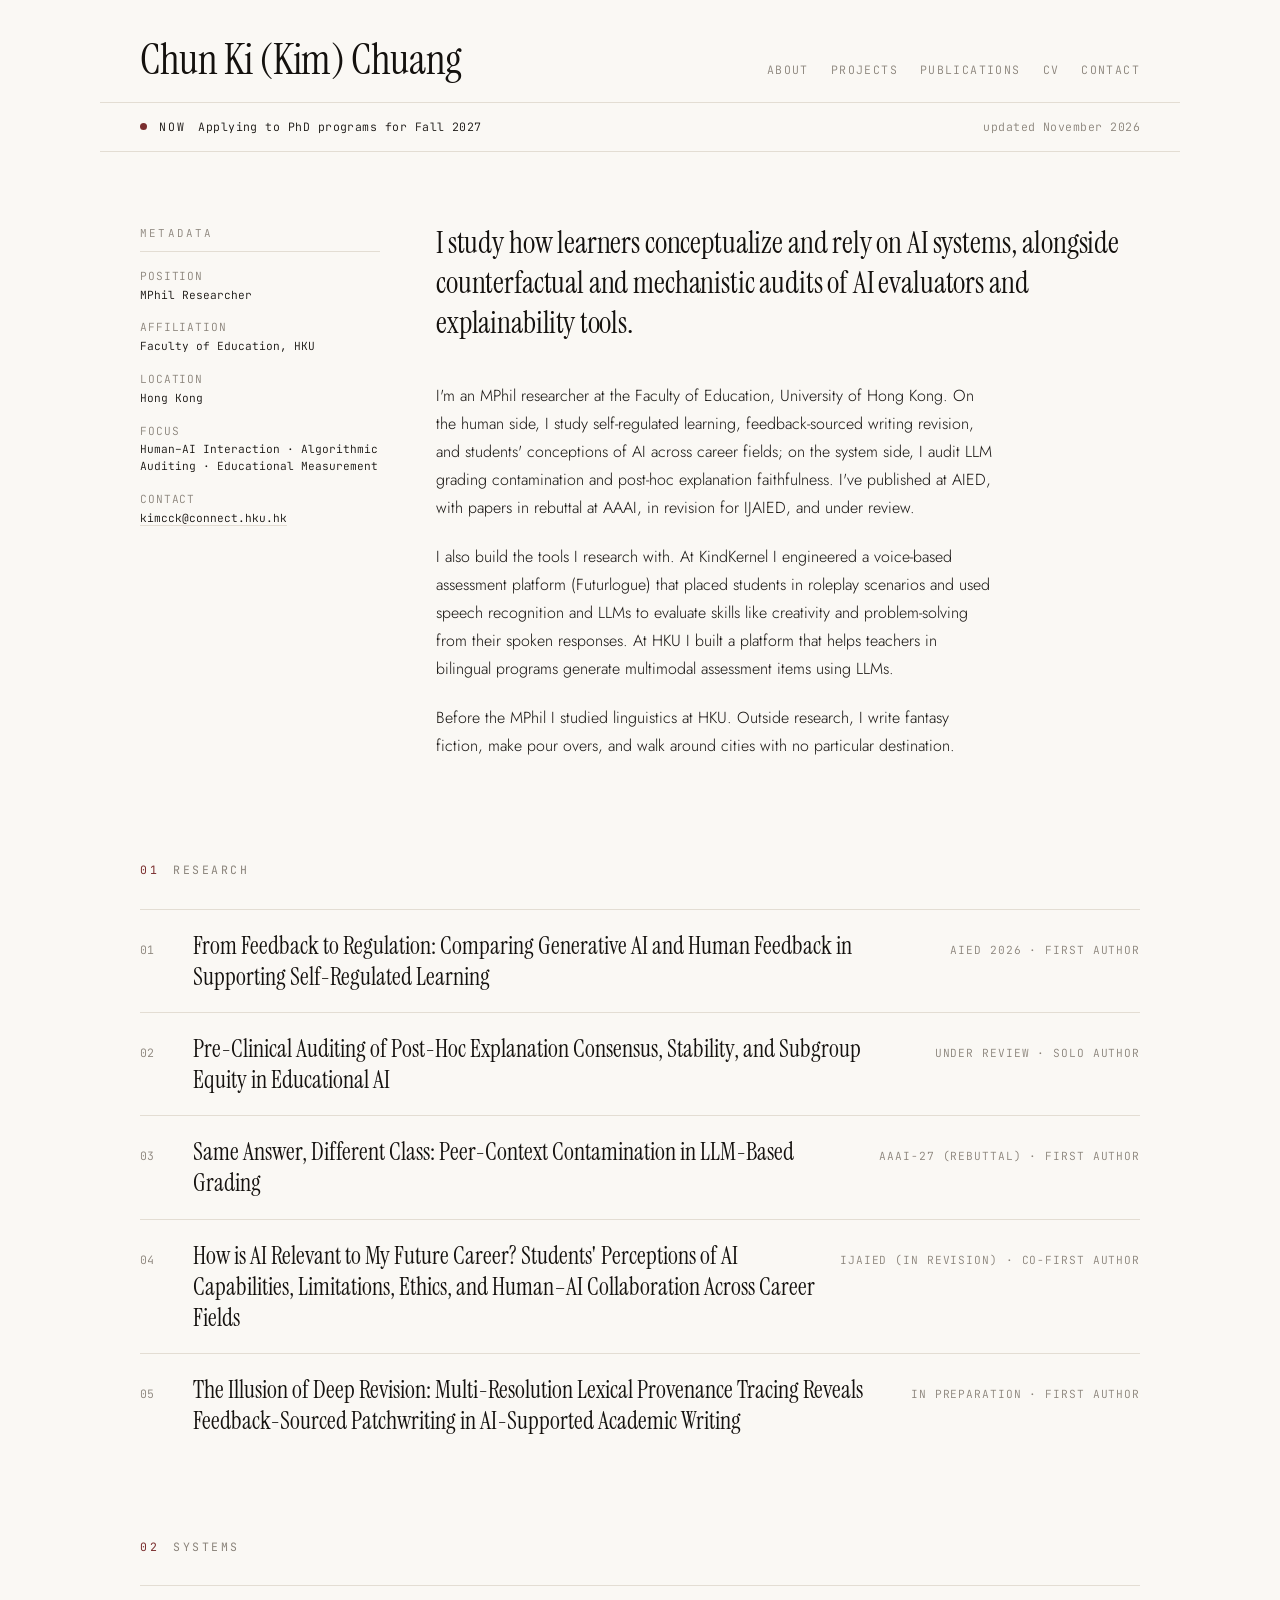
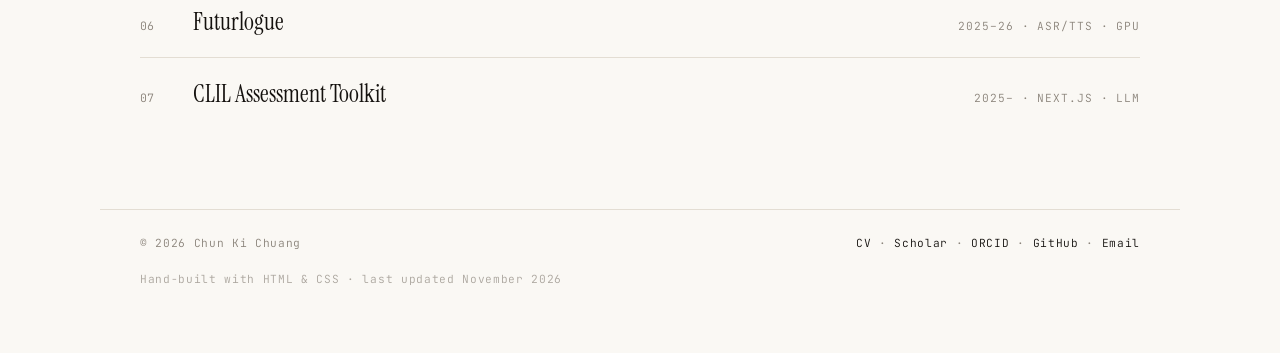
==== commit 8b302bb7: "Refine bio prose, remove body em dashes, and add Google Scholar link" ====
--- a/index.html
+++ b/index.html
@@ -21,6 +21,7 @@
   "affiliation": {"@type": "Organization", "name": "The University of Hong Kong"},
   "email": "kimcck@connect.hku.hk",
   "sameAs": [
+    "https://scholar.google.com/citations?user=XaIp2eMAAAAJ&hl=en",
     "https://orcid.org/0009-0008-6621-2926",
     "https://github.com/chunkichuang"
   ]
@@ -43,8 +44,8 @@
 <div class="now">
   <span class="now__dot" aria-hidden="true"></span>
   <span class="now__label">Now</span>
-  <span class="now__text">Applying to PhD programs for Fall 2027; auditing explanation faithfulness and evaluator reliability in educational AI</span>
-  <time class="now__date" datetime="2026-11">&mdash; updated November 2026</time>
+  <span class="now__text">Applying to PhD programs for Fall 2027</span>
+  <time class="now__date" datetime="2026-11">updated November 2026</time>
 </div>
 
 <main>
@@ -64,7 +65,7 @@
     <div class="intro__bio">
       <p class="intro__lead">I study how learners conceptualize and rely on AI systems, alongside counterfactual and mechanistic audits of AI evaluators and explainability tools.</p>
 
-      <p>I'm an MPhil researcher at the Faculty of Education, University of Hong Kong. My work bridges human&ndash;AI interaction and algorithmic auditing in education&mdash;pairing empirical studies of self-regulated learning, feedback-sourced revision, and career-oriented AI conceptions with controlled audits of LLM grading contamination and post-hoc explanation faithfulness. I've published at AIED, with manuscripts in rebuttal at AAAI, in revision for IJAIED, and under review.</p>
+      <p>I'm an MPhil researcher at the Faculty of Education, University of Hong Kong. On the human side, I study self-regulated learning, feedback-sourced writing revision, and students' conceptions of AI across career fields; on the system side, I audit LLM grading contamination and post-hoc explanation faithfulness. I've published at AIED, with papers in rebuttal at AAAI, in revision for IJAIED, and under review.</p>
 
       <p>I also build the tools I research with. At KindKernel I engineered a voice-based assessment platform (Futurlogue) that placed students in roleplay scenarios and used speech recognition and LLMs to evaluate skills like creativity and problem-solving from their spoken responses. At HKU I built a platform that helps teachers in bilingual programs generate multimodal assessment items using LLMs.</p>
 
@@ -125,6 +126,7 @@
   <span>&copy; 2026 Chun Ki Chuang</span>
   <span class="colophon__links">
     <a href="/cv.pdf">CV</a> &middot;
+    <a href="https://scholar.google.com/citations?user=XaIp2eMAAAAJ&amp;hl=en">Scholar</a> &middot;
     <a href="https://orcid.org/0009-0008-6621-2926">ORCID</a> &middot;
     <a href="https://github.com/chunkichuang">GitHub</a> &middot;
     <a href="mailto:kimcck@connect.hku.hk">Email</a>
--- a/style.css
+++ b/style.css
@@ -66,8 +66,8 @@
   gap:12px;
   flex-wrap:wrap;
   font-family:"JetBrains Mono",monospace;
-  font-size:.7rem;
-  letter-spacing:.02em;
+  font-size:.72rem;
+  letter-spacing:.04em;
   color:var(--muted);
   border-bottom:1px solid var(--rule);
 }
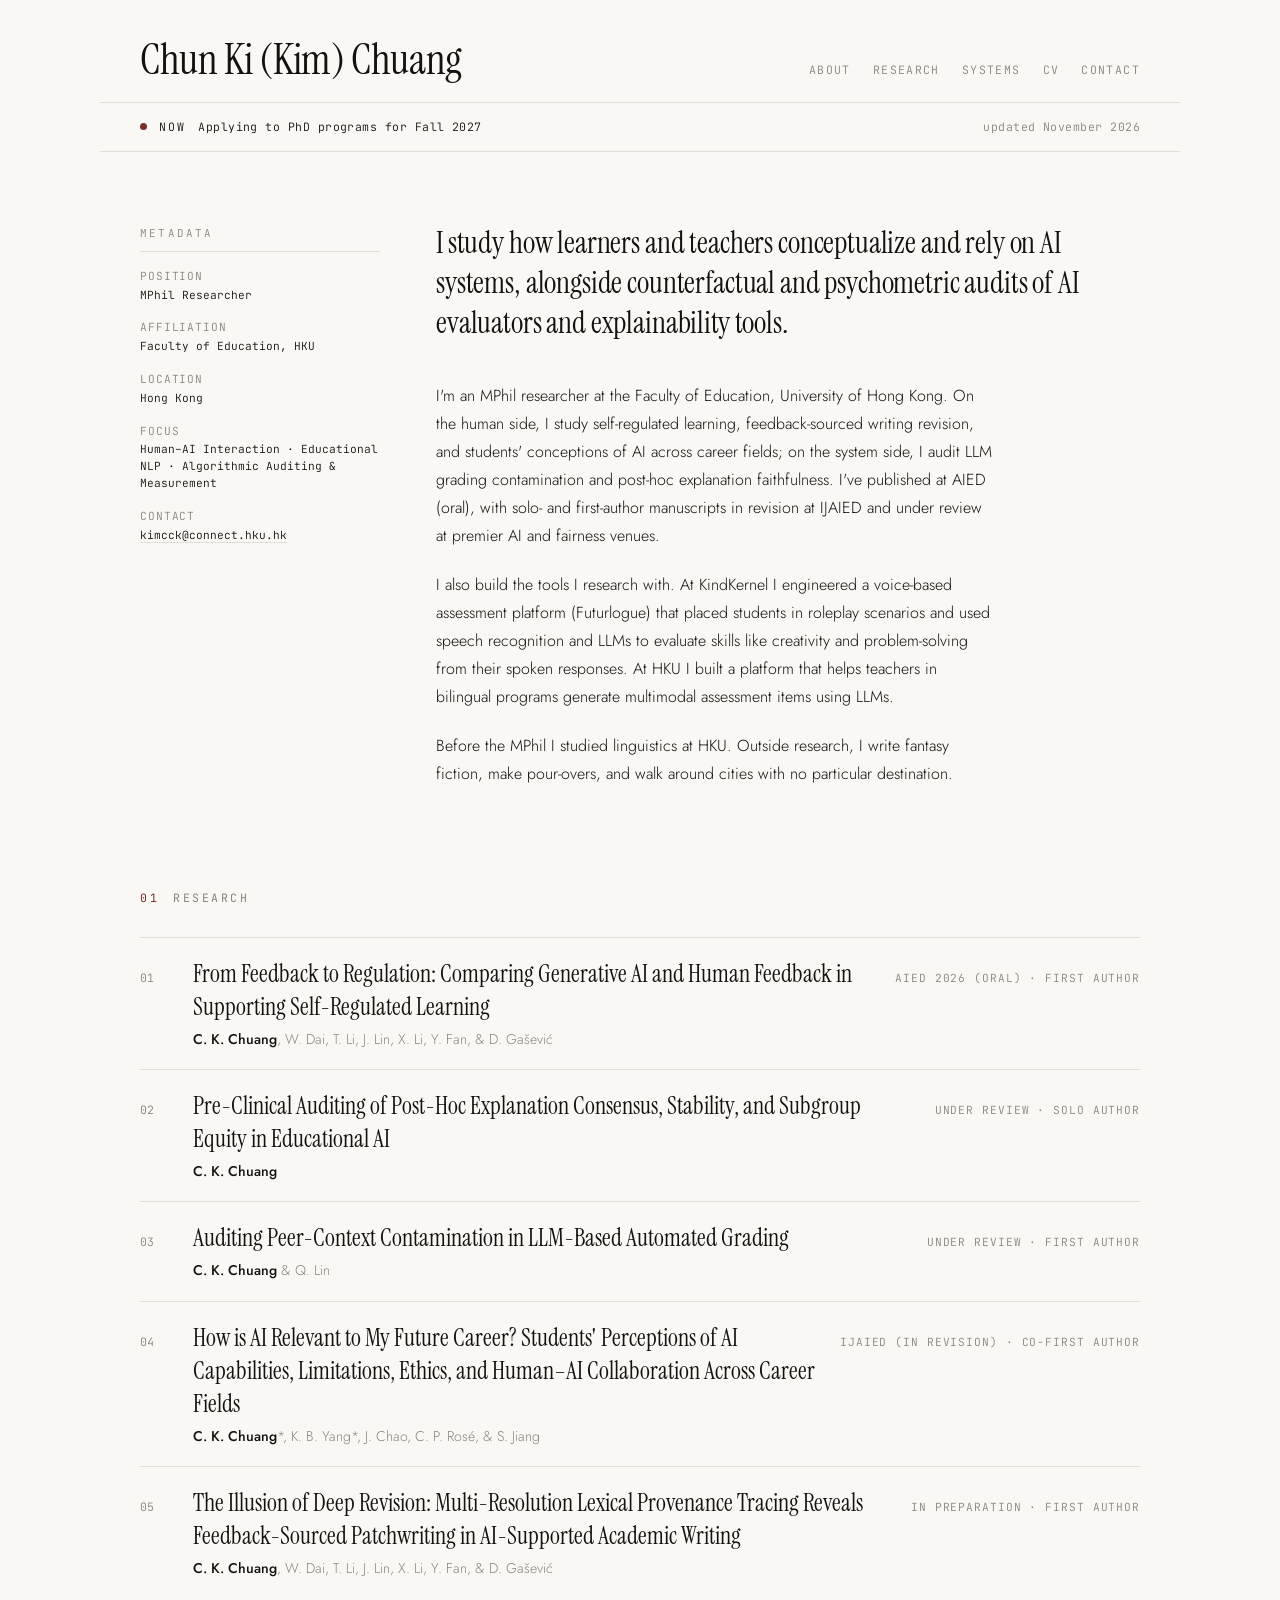
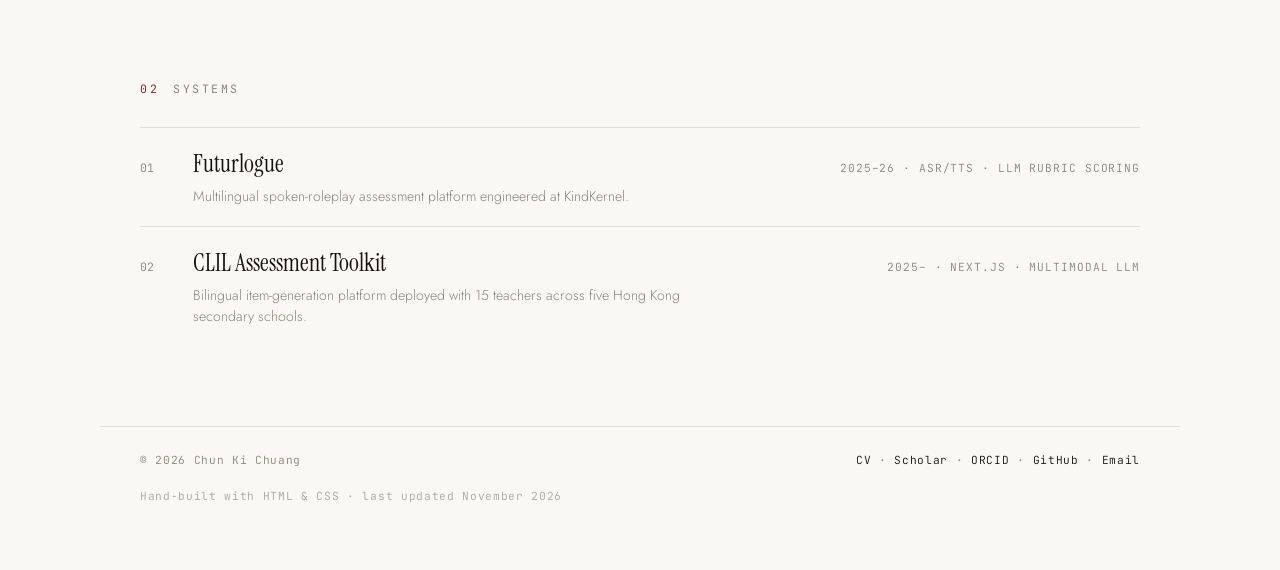
==== commit aae45d32: "Audit site navigation, bio, research/systems metadata, and public CV" ====
--- a/index.html
+++ b/index.html
@@ -4,7 +4,7 @@
 <meta charset="UTF-8" />
 <meta name="viewport" content="width=device-width, initial-scale=1" />
 <title>Chun Ki (Kim) Chuang — AI in Education</title>
-<meta name="description" content="MPhil researcher at HKU studying how learners conceptualize and rely on AI systems alongside counterfactual and mechanistic audits of AI evaluators and explainability tools." />
+<meta name="description" content="MPhil researcher at HKU studying how learners and teachers conceptualize and rely on AI systems, alongside counterfactual and psychometric audits of AI evaluators and explainability tools." />
 <meta name="author" content="Chun Ki Chuang" />
 <link rel="canonical" href="https://chunkichuang.github.io/" />
 <link rel="preconnect" href="https://fonts.googleapis.com" />
@@ -34,10 +34,10 @@
   <a class="masthead__name" href="/">Chun Ki (Kim) Chuang</a>
   <nav class="masthead__nav">
     <a href="#about">About</a>
-    <a href="/projects/">Projects</a>
-    <a href="/publications/">Publications</a>
+    <a href="#research">Research</a>
+    <a href="#systems">Systems</a>
     <a href="/cv.pdf">CV</a>
-    <a href="mailto:kimcck@connect.hku.hk">Contact</a>
+    <a href="#contact">Contact</a>
   </nav>
 </header>
 
@@ -57,48 +57,63 @@
         <dt>Position</dt><dd>MPhil Researcher</dd>
         <dt>Affiliation</dt><dd>Faculty of Education, HKU</dd>
         <dt>Location</dt><dd>Hong Kong</dd>
-        <dt>Focus</dt><dd>Human&ndash;AI Interaction &middot; Algorithmic Auditing &middot; Educational Measurement</dd>
+        <dt>Focus</dt><dd>Human&ndash;AI Interaction &middot; Educational NLP &middot; Algorithmic Auditing &amp; Measurement</dd>
         <dt>Contact</dt><dd><a href="mailto:kimcck@connect.hku.hk">kimcck@connect.hku.hk</a></dd>
       </dl>
     </aside>
 
     <div class="intro__bio">
-      <p class="intro__lead">I study how learners conceptualize and rely on AI systems, alongside counterfactual and mechanistic audits of AI evaluators and explainability tools.</p>
+      <p class="intro__lead">I study how learners and teachers conceptualize and rely on AI systems, alongside counterfactual and psychometric audits of AI evaluators and explainability tools.</p>
 
-      <p>I'm an MPhil researcher at the Faculty of Education, University of Hong Kong. On the human side, I study self-regulated learning, feedback-sourced writing revision, and students' conceptions of AI across career fields; on the system side, I audit LLM grading contamination and post-hoc explanation faithfulness. I've published at AIED, with papers in rebuttal at AAAI, in revision for IJAIED, and under review.</p>
+      <p>I'm an MPhil researcher at the Faculty of Education, University of Hong Kong. On the human side, I study self-regulated learning, feedback-sourced writing revision, and students' conceptions of AI across career fields; on the system side, I audit LLM grading contamination and post-hoc explanation faithfulness. I've published at AIED (oral), with solo- and first-author manuscripts in revision at IJAIED and under review at premier AI and fairness venues.</p>
 
       <p>I also build the tools I research with. At KindKernel I engineered a voice-based assessment platform (Futurlogue) that placed students in roleplay scenarios and used speech recognition and LLMs to evaluate skills like creativity and problem-solving from their spoken responses. At HKU I built a platform that helps teachers in bilingual programs generate multimodal assessment items using LLMs.</p>
 
-      <p>Before the MPhil I studied linguistics at HKU. Outside research, I write fantasy fiction, make pour overs, and walk around cities with no particular destination.</p>
+      <p>Before the MPhil I studied linguistics at HKU. Outside research, I write fantasy fiction, make pour-overs, and walk around cities with no particular destination.</p>
     </div>
   </section>
 
-  <section id="work">
+  <section id="research">
     <h2 class="section-label"><span class="section-num">01</span> Research</h2>
     <ol class="index">
       <li class="index__item">
         <span class="index__num">01</span>
-        <a class="index__title" href="/publications/#aied-2026">From Feedback to Regulation: Comparing Generative AI and Human Feedback in Supporting Self-Regulated Learning</a>
-        <span class="index__meta">AIED 2026 &middot; first author</span>
+        <div class="index__main">
+          <a class="index__title" href="/publications/#aied-2026">From Feedback to Regulation: Comparing Generative AI and Human Feedback in Supporting Self-Regulated Learning</a>
+          <p class="index__sub"><strong>C. K. Chuang</strong>, W. Dai, T. Li, J. Lin, X. Li, Y. Fan, &amp; D. Ga&scaron;evi&cacute;</p>
+        </div>
+        <span class="index__meta">AIED 2026 (Oral) &middot; first author</span>
       </li>
       <li class="index__item">
         <span class="index__num">02</span>
-        <a class="index__title" href="/publications/#xai-audit">Pre-Clinical Auditing of Post-Hoc Explanation Consensus, Stability, and Subgroup Equity in Educational AI</a>
+        <div class="index__main">
+          <a class="index__title" href="/publications/#xai-audit">Pre-Clinical Auditing of Post-Hoc Explanation Consensus, Stability, and Subgroup Equity in Educational AI</a>
+          <p class="index__sub"><strong>C. K. Chuang</strong></p>
+        </div>
         <span class="index__meta">Under review &middot; solo author</span>
       </li>
       <li class="index__item">
         <span class="index__num">03</span>
-        <a class="index__title" href="/publications/#aaai">Same Answer, Different Class: Peer-Context Contamination in LLM-Based Grading</a>
-        <span class="index__meta">AAAI-27 (rebuttal) &middot; first author</span>
+        <div class="index__main">
+          <a class="index__title" href="/publications/#peer-context">Auditing Peer-Context Contamination in LLM-Based Automated Grading</a>
+          <p class="index__sub"><strong>C. K. Chuang</strong> &amp; Q. Lin</p>
+        </div>
+        <span class="index__meta">Under review &middot; first author</span>
       </li>
       <li class="index__item">
         <span class="index__num">04</span>
-        <a class="index__title" href="/publications/#storyq">How is AI Relevant to My Future Career? Students' Perceptions of AI Capabilities, Limitations, Ethics, and Human&ndash;AI Collaboration Across Career Fields</a>
+        <div class="index__main">
+          <a class="index__title" href="/publications/#storyq">How is AI Relevant to My Future Career? Students' Perceptions of AI Capabilities, Limitations, Ethics, and Human&ndash;AI Collaboration Across Career Fields</a>
+          <p class="index__sub"><strong>C. K. Chuang</strong>*, K. B. Yang*, J. Chao, C. P. Ros&eacute;, &amp; S. Jiang</p>
+        </div>
         <span class="index__meta">IJAIED (in revision) &middot; co-first author</span>
       </li>
       <li class="index__item">
         <span class="index__num">05</span>
-        <a class="index__title" href="/publications/#lexical-provenance">The Illusion of Deep Revision: Multi-Resolution Lexical Provenance Tracing Reveals Feedback-Sourced Patchwriting in AI-Supported Academic Writing</a>
+        <div class="index__main">
+          <a class="index__title" href="/publications/#lexical-provenance">The Illusion of Deep Revision: Multi-Resolution Lexical Provenance Tracing Reveals Feedback-Sourced Patchwriting in AI-Supported Academic Writing</a>
+          <p class="index__sub"><strong>C. K. Chuang</strong>, W. Dai, T. Li, J. Lin, X. Li, Y. Fan, &amp; D. Ga&scaron;evi&cacute;</p>
+        </div>
         <span class="index__meta">In preparation &middot; first author</span>
       </li>
     </ol>
@@ -108,14 +123,20 @@
     <h2 class="section-label"><span class="section-num">02</span> Systems</h2>
     <ol class="index">
       <li class="index__item">
-        <span class="index__num">06</span>
-        <a class="index__title" href="/projects/futurlogue/">Futurlogue</a>
-        <span class="index__meta">2025–26 &middot; ASR/TTS &middot; GPU</span>
+        <span class="index__num">01</span>
+        <div class="index__main">
+          <a class="index__title" href="/projects/futurlogue/">Futurlogue</a>
+          <p class="index__sub">Multilingual spoken-roleplay assessment platform engineered at KindKernel.</p>
+        </div>
+        <span class="index__meta">2025&ndash;26 &middot; ASR/TTS &middot; LLM Rubric Scoring</span>
       </li>
       <li class="index__item">
-        <span class="index__num">07</span>
-        <a class="index__title" href="/projects/multimodal-qg/">CLIL Assessment Toolkit</a>
-        <span class="index__meta">2025– &middot; Next.js &middot; LLM</span>
+        <span class="index__num">02</span>
+        <div class="index__main">
+          <a class="index__title" href="/projects/multimodal-qg/">CLIL Assessment Toolkit</a>
+          <p class="index__sub">Bilingual item-generation platform deployed with 15 teachers across five Hong Kong secondary schools.</p>
+        </div>
+        <span class="index__meta">2025&ndash; &middot; Next.js &middot; Multimodal LLM</span>
       </li>
     </ol>
   </section>
@@ -123,15 +144,15 @@
 </main>
 
 <footer id="contact" class="colophon">
-  <span>&copy; 2026 Chun Ki Chuang</span>
-  <span class="colophon__links">
+  <p class="colophon__copy">&copy; 2026 Chun Ki Chuang</p>
+  <nav class="colophon__links" aria-label="Profile links">
     <a href="/cv.pdf">CV</a> &middot;
     <a href="https://scholar.google.com/citations?user=XaIp2eMAAAAJ&amp;hl=en">Scholar</a> &middot;
     <a href="https://orcid.org/0009-0008-6621-2926">ORCID</a> &middot;
     <a href="https://github.com/chunkichuang">GitHub</a> &middot;
     <a href="mailto:kimcck@connect.hku.hk">Email</a>
-  </span>
-  <span class="colophon__note">Hand-built with HTML &amp; CSS &middot; last updated November 2026</span>
+  </nav>
+  <p class="colophon__note">Hand-built with HTML &amp; CSS &middot; last updated November 2026</p>
 </footer>
 
 </body>
--- a/style.css
+++ b/style.css
@@ -167,6 +167,10 @@
   color:var(--muted);
   min-width:2.5em;
 }
+.index__main{
+  flex:1;
+  min-width:0;
+}
 .index__title{
   font-family:"Instrument Serif",serif;
   font-size:1.5rem;
@@ -174,6 +178,17 @@
   transition:color .18s;
 }
 .index__item:hover .index__title{color:var(--accent)}
+.index__sub{
+  margin:5px 0 0;
+  max-width:66ch;
+  font-size:.88rem;
+  line-height:1.45;
+  color:var(--muted);
+}
+.index__sub strong{
+  color:var(--ink);
+  font-weight:500;
+}
 .index__meta{
   margin-left:auto;
   font-family:"JetBrains Mono",monospace;
@@ -415,6 +430,7 @@
   color:var(--muted);
   border-top:1px solid var(--rule);
 }
+.colophon p{margin:0}
 .colophon a:hover{color:var(--accent)}
 .colophon__note{flex-basis:100%;opacity:.7}
 
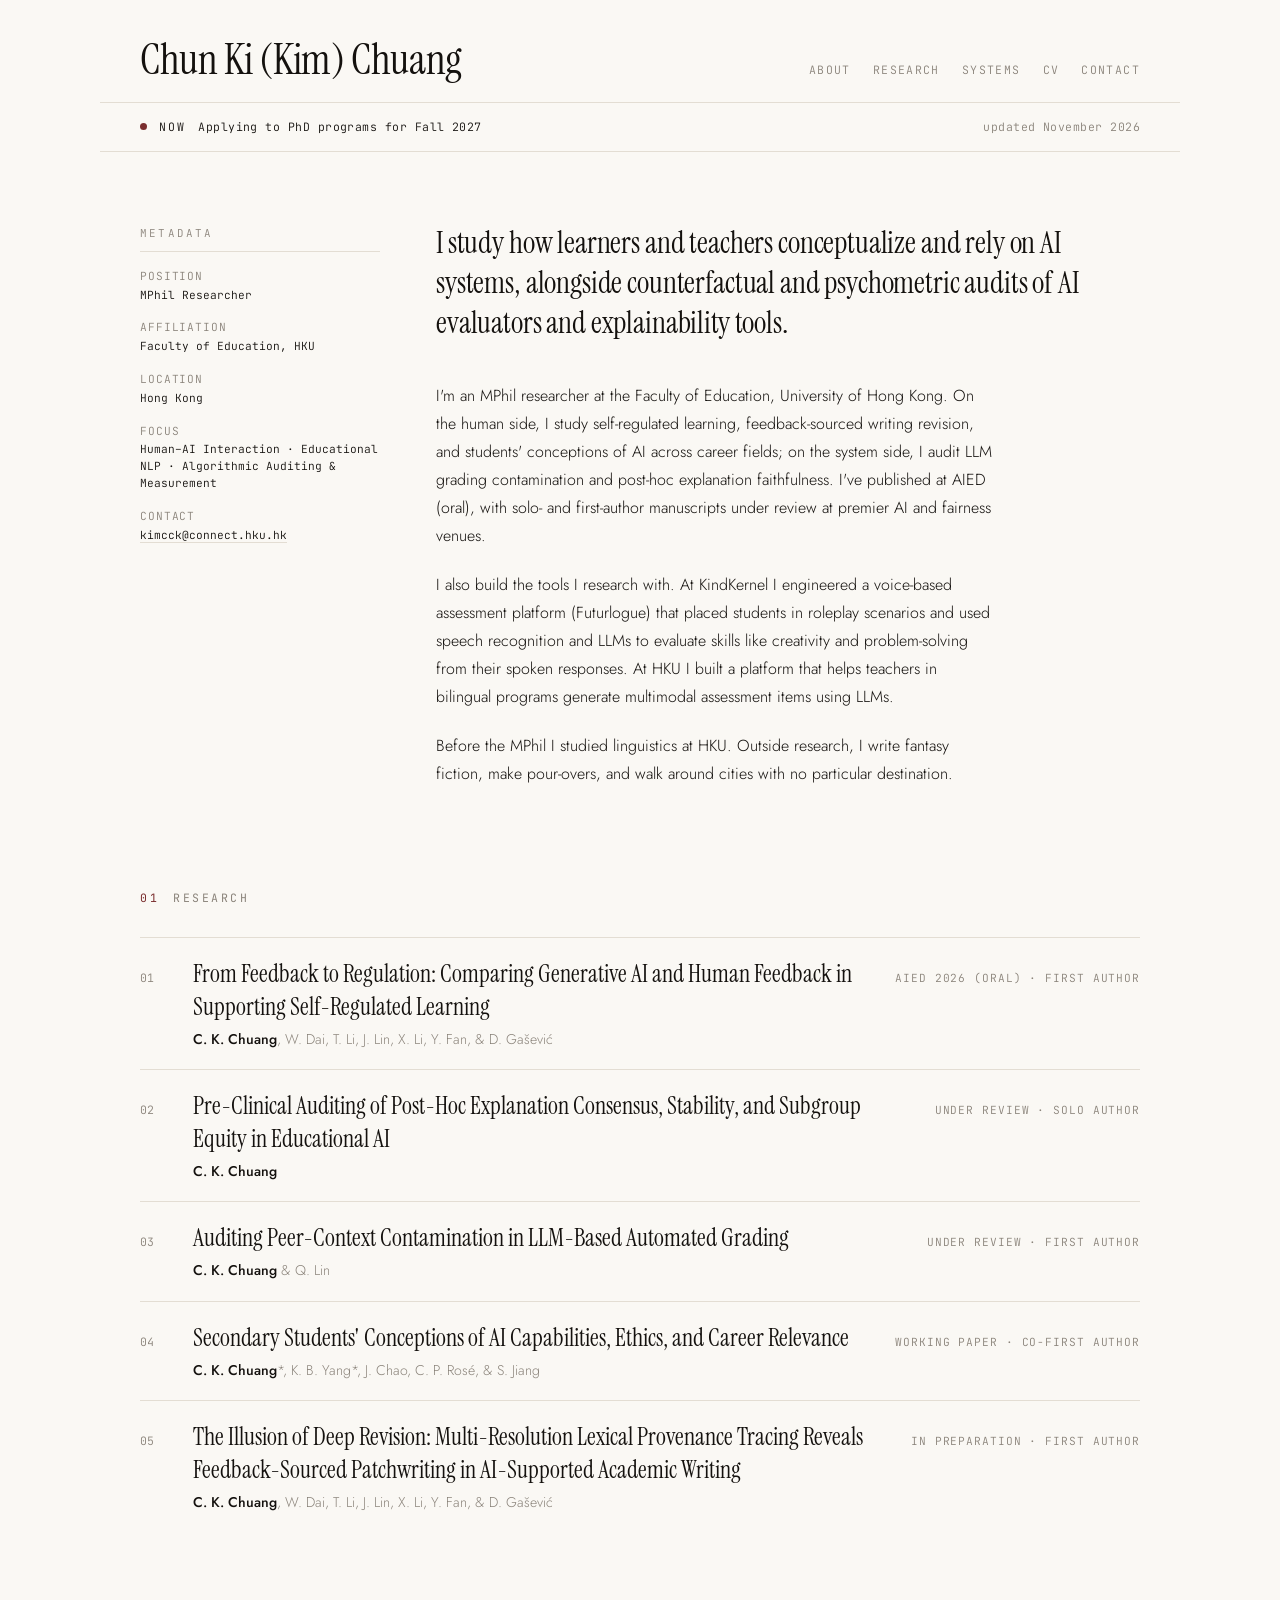
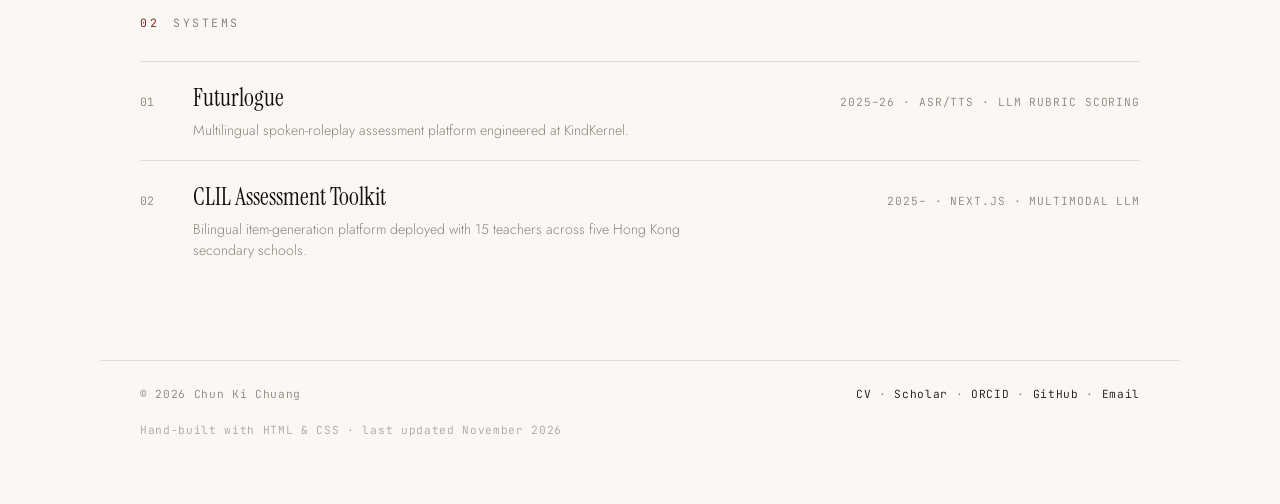
==== commit 99289940: "Anonymize IJAIED working paper on public website and public CV" ====
--- a/index.html
+++ b/index.html
@@ -65,7 +65,7 @@
     <div class="intro__bio">
       <p class="intro__lead">I study how learners and teachers conceptualize and rely on AI systems, alongside counterfactual and psychometric audits of AI evaluators and explainability tools.</p>
 
-      <p>I'm an MPhil researcher at the Faculty of Education, University of Hong Kong. On the human side, I study self-regulated learning, feedback-sourced writing revision, and students' conceptions of AI across career fields; on the system side, I audit LLM grading contamination and post-hoc explanation faithfulness. I've published at AIED (oral), with solo- and first-author manuscripts in revision at IJAIED and under review at premier AI and fairness venues.</p>
+      <p>I'm an MPhil researcher at the Faculty of Education, University of Hong Kong. On the human side, I study self-regulated learning, feedback-sourced writing revision, and students' conceptions of AI across career fields; on the system side, I audit LLM grading contamination and post-hoc explanation faithfulness. I've published at AIED (oral), with solo- and first-author manuscripts under review at premier AI and fairness venues.</p>
 
       <p>I also build the tools I research with. At KindKernel I engineered a voice-based assessment platform (Futurlogue) that placed students in roleplay scenarios and used speech recognition and LLMs to evaluate skills like creativity and problem-solving from their spoken responses. At HKU I built a platform that helps teachers in bilingual programs generate multimodal assessment items using LLMs.</p>
 
@@ -103,10 +103,10 @@
       <li class="index__item">
         <span class="index__num">04</span>
         <div class="index__main">
-          <a class="index__title" href="/publications/#storyq">How is AI Relevant to My Future Career? Students' Perceptions of AI Capabilities, Limitations, Ethics, and Human&ndash;AI Collaboration Across Career Fields</a>
+          <a class="index__title" href="/publications/#ai-career-conceptions">Secondary Students' Conceptions of AI Capabilities, Ethics, and Career Relevance</a>
           <p class="index__sub"><strong>C. K. Chuang</strong>*, K. B. Yang*, J. Chao, C. P. Ros&eacute;, &amp; S. Jiang</p>
         </div>
-        <span class="index__meta">IJAIED (in revision) &middot; co-first author</span>
+        <span class="index__meta">Working paper &middot; co-first author</span>
       </li>
       <li class="index__item">
         <span class="index__num">05</span>
